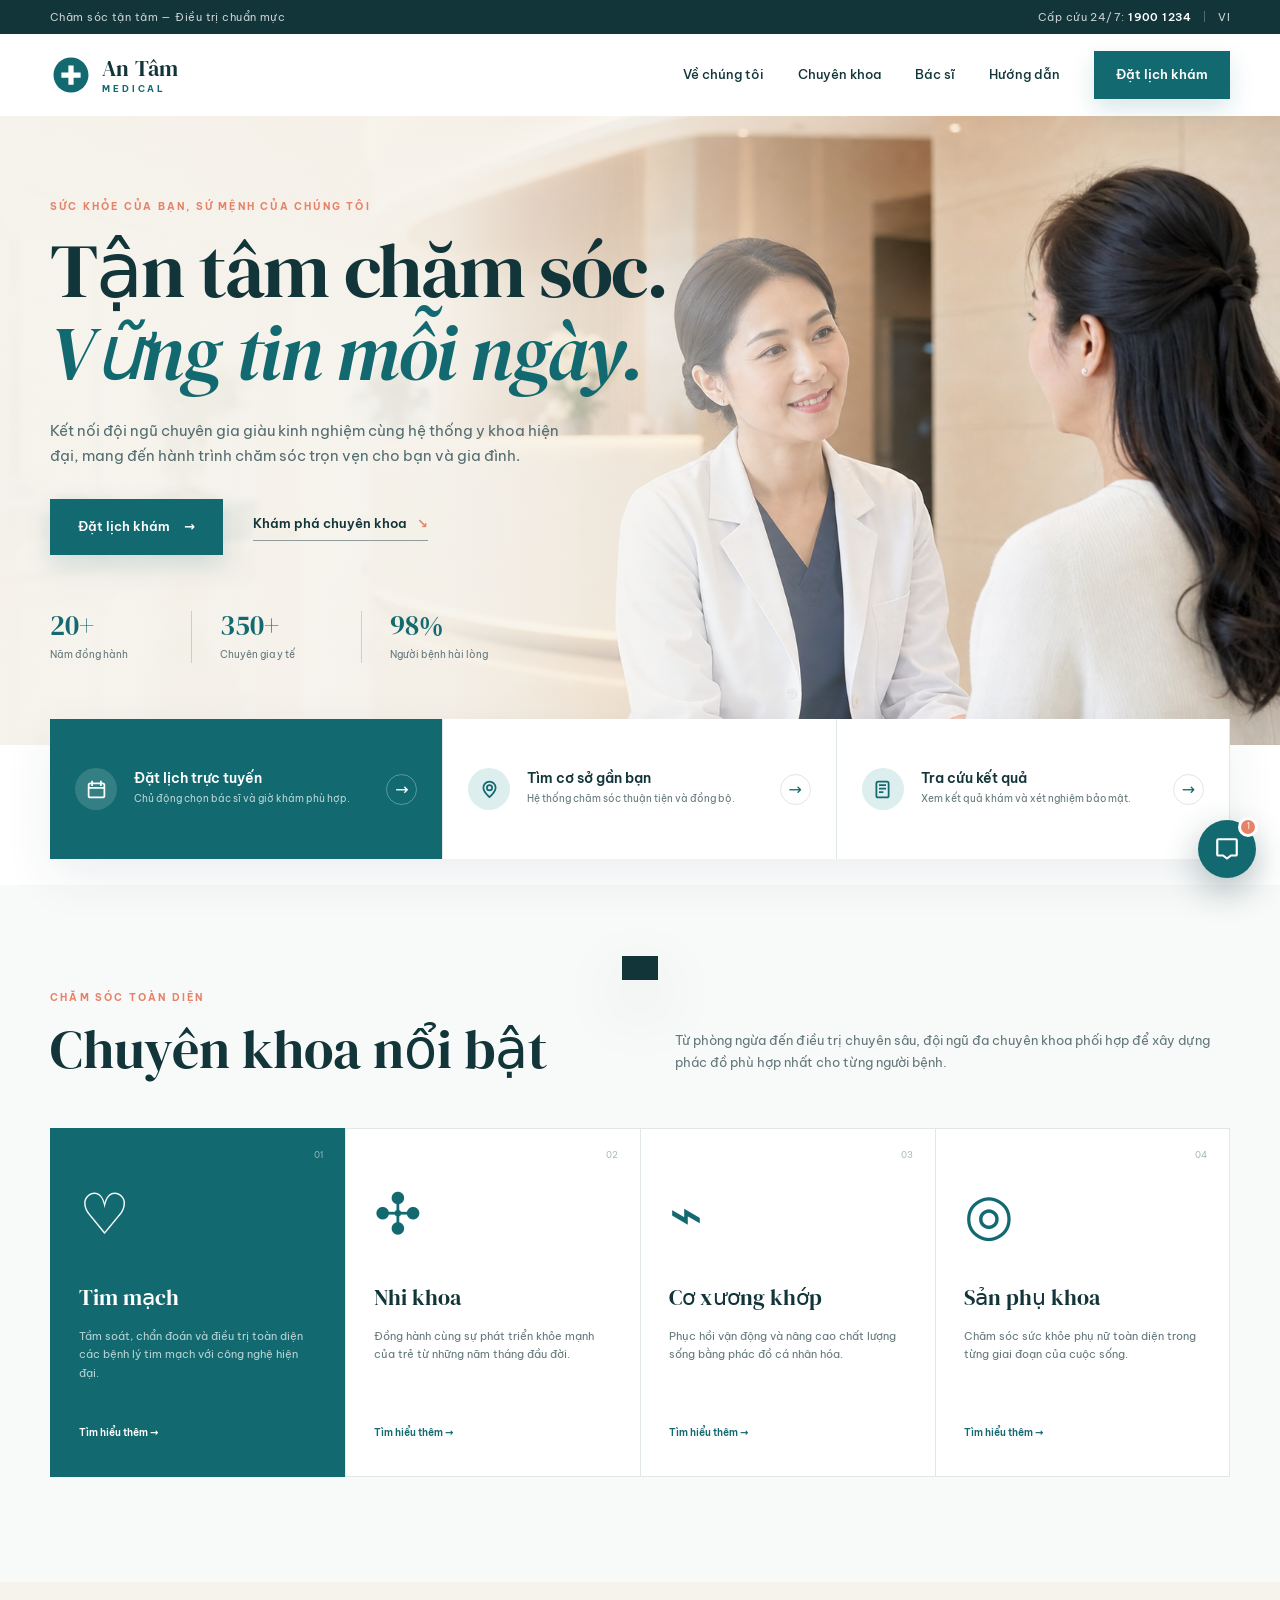
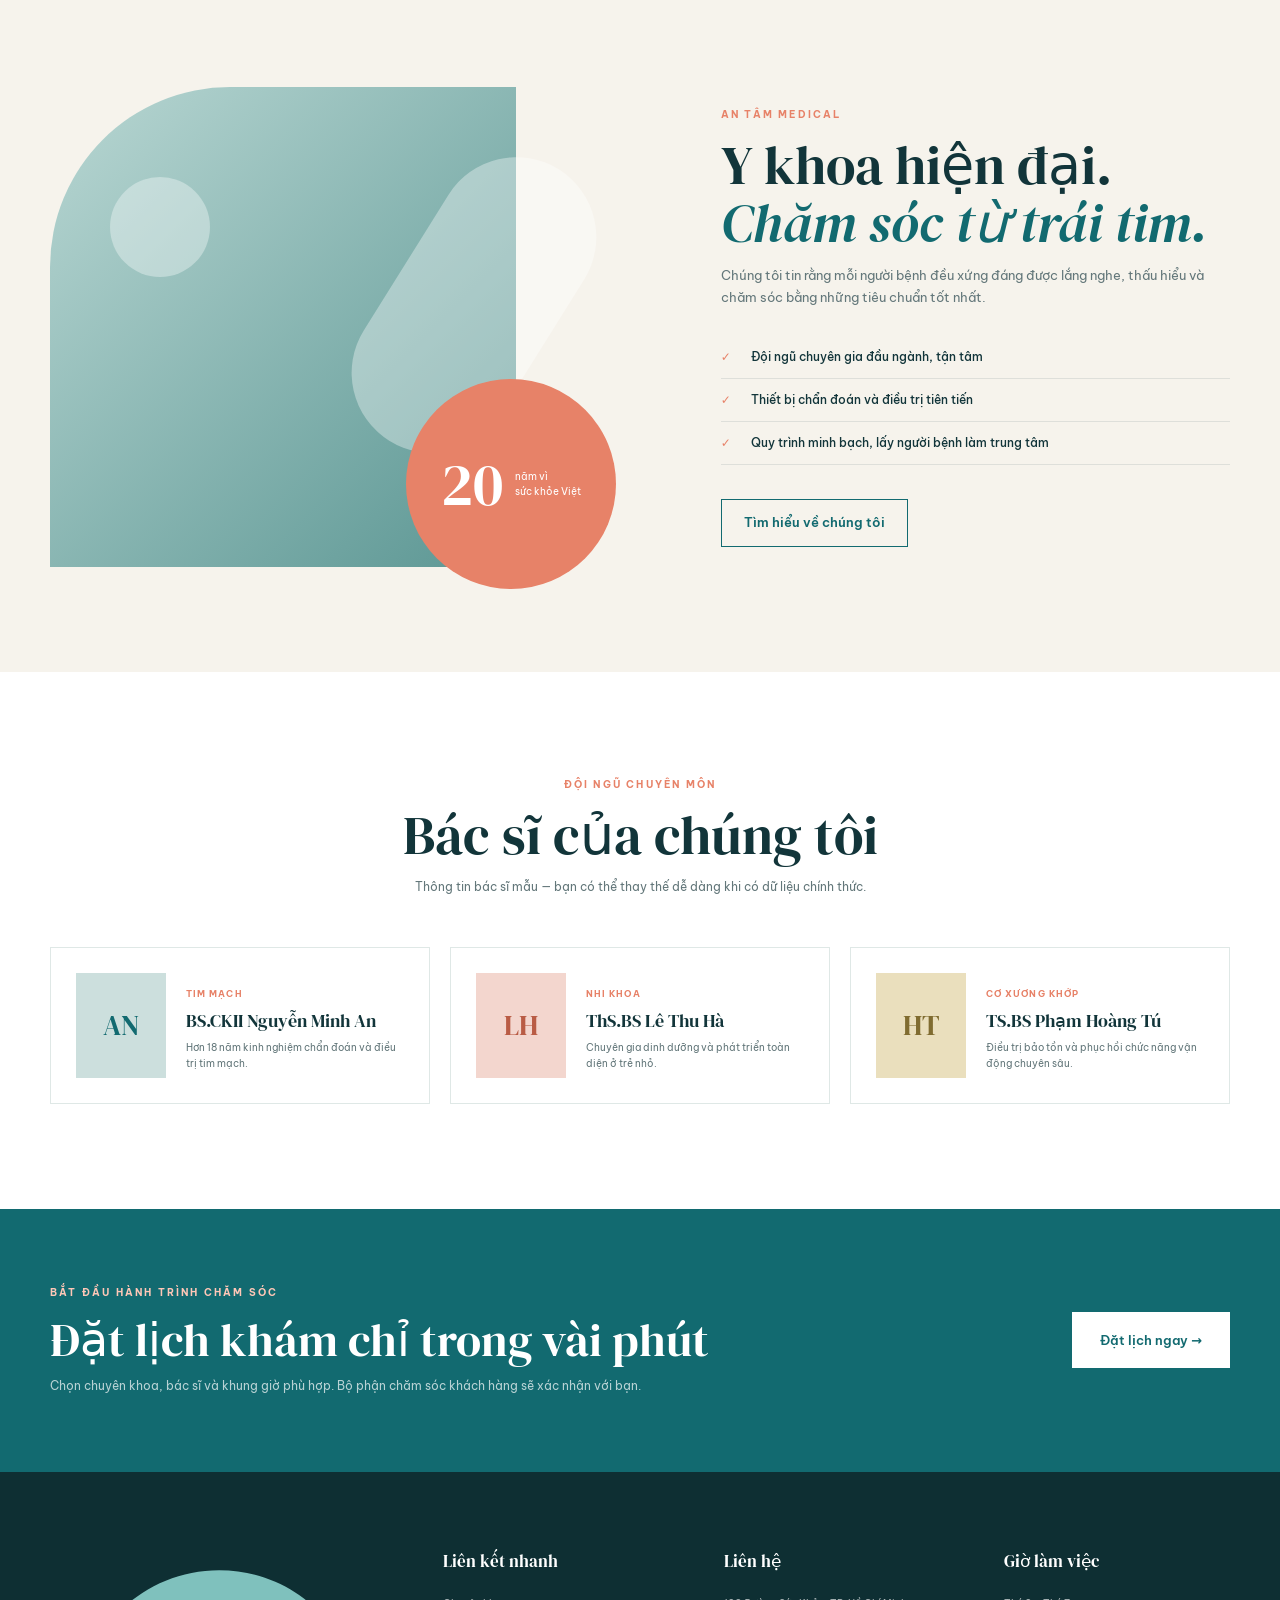
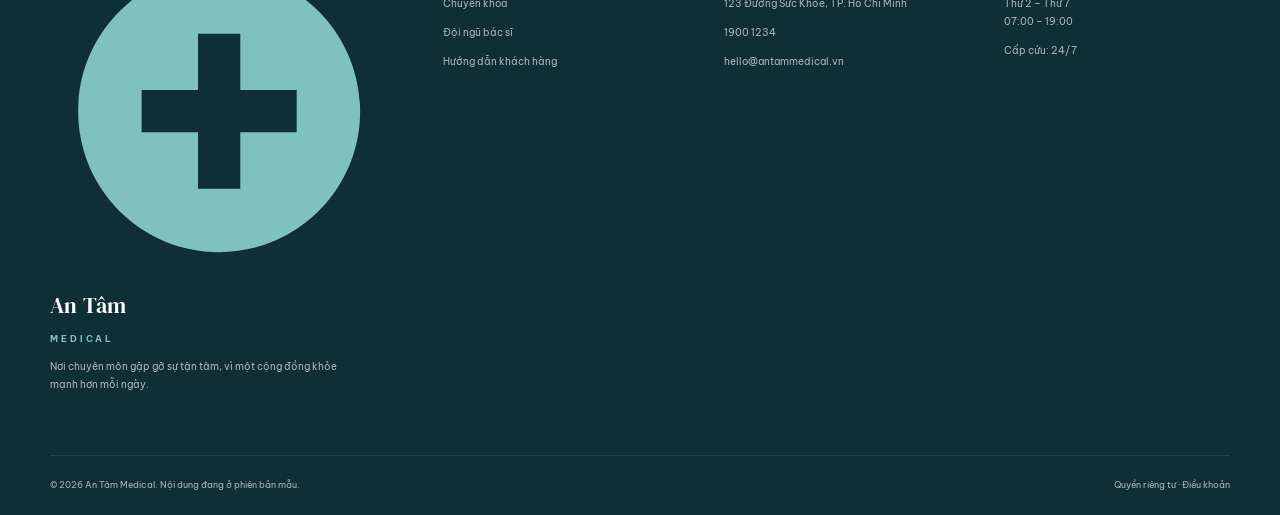
==== frontend/index.html @ 65de6672 "add frontend" ====
<!doctype html>
<html lang="vi">
<head>
  <meta charset="UTF-8">
  <meta name="viewport" content="width=device-width, initial-scale=1.0">
  <meta name="description" content="An Tâm Medical — chăm sóc sức khỏe tận tâm, đặt lịch khám trực tuyến nhanh chóng.">
  <title>An Tâm Medical | Đồng hành cùng sức khỏe Việt</title>
  <link rel="icon" href="data:image/svg+xml,<svg xmlns=%22http://www.w3.org/2000/svg%22 viewBox=%220 0 32 32%22><rect width=%2232%22 height=%2232%22 rx=%2216%22 fill=%22%23126a70%22/><path fill=%22white%22 d=%22M13 7h6v6h6v6h-6v6h-6v-6H7v-6h6z%22/></svg>">
  <link rel="preconnect" href="https://fonts.googleapis.com">
  <link rel="preconnect" href="https://fonts.gstatic.com" crossorigin>
  <link href="https://fonts.googleapis.com/css2?family=Be+Vietnam+Pro:wght@400;500;600;700&family=DM+Serif+Display&display=swap" rel="stylesheet">
  <link rel="stylesheet" href="styles.css">
</head>
<body>
  <a class="skip-link" href="#main-content">Chuyển đến nội dung chính</a>

  <header class="site-header" id="top">
    <div class="utility-bar">
      <div class="container utility-inner">
        <span>Chăm sóc tận tâm — Điều trị chuẩn mực</span>
        <div>
          <a href="tel:19001234">Cấp cứu 24/7: <strong>1900 1234</strong></a>
          <span class="utility-divider"></span>
          <span>VI</span>
        </div>
      </div>
    </div>
    <div class="container nav-wrap">
      <a class="brand" href="#top" aria-label="An Tâm Medical - Trang chủ">
        <span class="brand-mark" aria-hidden="true">
          <svg viewBox="0 0 48 48"><path d="M24 4C12.95 4 4 12.95 4 24s8.95 20 20 20 20-8.95 20-20S35.05 4 24 4Zm11 23h-8v8h-6v-8h-8v-6h8v-8h6v8h8v6Z"/></svg>
        </span>
        <span><strong>An Tâm</strong><small>Medical</small></span>
      </a>

      <button class="menu-toggle" id="menu-toggle" aria-expanded="false" aria-controls="primary-nav" aria-label="Mở menu">
        <span></span><span></span><span></span>
      </button>

      <nav class="primary-nav" id="primary-nav" aria-label="Điều hướng chính">
        <a href="#about">Về chúng tôi</a>
        <a href="#specialties">Chuyên khoa</a>
        <a href="#doctors">Bác sĩ</a>
        <a href="#patient-guide">Hướng dẫn</a>
        <button class="btn btn-primary nav-book" data-booking-open>Đặt lịch khám</button>
      </nav>
    </div>
  </header>

  <main id="main-content">
    <section class="hero" aria-labelledby="hero-title">
      <img class="hero-image" src="assets/hospital-hero.png" alt="Bác sĩ đang tận tình tư vấn cho người bệnh tại sảnh bệnh viện hiện đại">
      <div class="hero-overlay"></div>
      <div class="container hero-content">
        <p class="eyebrow">Sức khỏe của bạn, sứ mệnh của chúng tôi</p>
        <h1 id="hero-title">Tận tâm chăm sóc.<br><em>Vững tin mỗi ngày.</em></h1>
        <p class="hero-copy">Kết nối đội ngũ chuyên gia giàu kinh nghiệm cùng hệ thống y khoa hiện đại, mang đến hành trình chăm sóc trọn vẹn cho bạn và gia đình.</p>
        <div class="hero-actions">
          <button class="btn btn-primary btn-large" data-booking-open>
            Đặt lịch khám
            <span aria-hidden="true">→</span>
          </button>
          <a class="text-link" href="#specialties">Khám phá chuyên khoa <span aria-hidden="true">↘</span></a>
        </div>
        <div class="hero-trust">
          <div><strong>20+</strong><span>Năm đồng hành</span></div>
          <div><strong>350+</strong><span>Chuyên gia y tế</span></div>
          <div><strong>98%</strong><span>Người bệnh hài lòng</span></div>
        </div>
      </div>
    </section>

    <section class="quick-care" aria-label="Tiện ích nhanh">
      <div class="container quick-care-grid">
        <article class="quick-card">
          <span class="icon-box" aria-hidden="true">
            <svg viewBox="0 0 24 24"><path d="M19 4h-1V2h-2v2H8V2H6v2H5a3 3 0 0 0-3 3v12a3 3 0 0 0 3 3h14a3 3 0 0 0 3-3V7a3 3 0 0 0-3-3Zm1 15a1 1 0 0 1-1 1H5a1 1 0 0 1-1-1v-8h16v8ZM4 9V7a1 1 0 0 1 1-1h1v2h2V6h8v2h2V6h1a1 1 0 0 1 1 1v2H4Z"/></svg>
          </span>
          <div><h2>Đặt lịch trực tuyến</h2><p>Chủ động chọn bác sĩ và giờ khám phù hợp.</p></div>
          <button class="round-link" data-booking-open aria-label="Đặt lịch trực tuyến">→</button>
        </article>
        <article class="quick-card">
          <span class="icon-box" aria-hidden="true">
            <svg viewBox="0 0 24 24"><path d="M12 2a8 8 0 0 0-8 8c0 5.5 8 12 8 12s8-6.5 8-12a8 8 0 0 0-8-8Zm0 17.3C9.6 17.1 6 13 6 10a6 6 0 1 1 12 0c0 3-3.6 7.1-6 9.3ZM12 6a4 4 0 1 0 0 8 4 4 0 0 0 0-8Zm0 6a2 2 0 1 1 0-4 2 2 0 0 1 0 4Z"/></svg>
          </span>
          <div><h2>Tìm cơ sở gần bạn</h2><p>Hệ thống chăm sóc thuận tiện và đồng bộ.</p></div>
          <a class="round-link" href="#contact" aria-label="Xem địa chỉ cơ sở">→</a>
        </article>
        <article class="quick-card">
          <span class="icon-box" aria-hidden="true">
            <svg viewBox="0 0 24 24"><path d="M17 2H7a3 3 0 0 0-3 3v14a3 3 0 0 0 3 3h10a3 3 0 0 0 3-3V5a3 3 0 0 0-3-3Zm1 17a1 1 0 0 1-1 1H7a1 1 0 0 1-1-1V5a1 1 0 0 1 1-1h10a1 1 0 0 1 1 1v14ZM8 6h8v2H8V6Zm0 4h8v2H8v-2Zm0 4h5v2H8v-2Z"/></svg>
          </span>
          <div><h2>Tra cứu kết quả</h2><p>Xem kết quả khám và xét nghiệm bảo mật.</p></div>
          <button class="round-link" data-toast="Tính năng tra cứu sẽ được kết nối sau." aria-label="Tra cứu kết quả">→</button>
        </article>
      </div>
    </section>

    <section class="section specialties" id="specialties">
      <div class="container">
        <div class="section-heading split-heading">
          <div><p class="eyebrow">Chăm sóc toàn diện</p><h2>Chuyên khoa nổi bật</h2></div>
          <p>Từ phòng ngừa đến điều trị chuyên sâu, đội ngũ đa chuyên khoa phối hợp để xây dựng phác đồ phù hợp nhất cho từng người bệnh.</p>
        </div>
        <div class="specialty-grid">
          <article class="specialty-card featured">
            <span class="specialty-number">01</span>
            <div class="line-icon heart-icon" aria-hidden="true">♡</div>
            <h3>Tim mạch</h3>
            <p>Tầm soát, chẩn đoán và điều trị toàn diện các bệnh lý tim mạch với công nghệ hiện đại.</p>
            <a href="#" data-toast="Trang chi tiết chuyên khoa sẽ được cập nhật.">Tìm hiểu thêm →</a>
          </article>
          <article class="specialty-card">
            <span class="specialty-number">02</span>
            <div class="line-icon" aria-hidden="true">✣</div>
            <h3>Nhi khoa</h3>
            <p>Đồng hành cùng sự phát triển khỏe mạnh của trẻ từ những năm tháng đầu đời.</p>
            <a href="#" data-toast="Trang chi tiết chuyên khoa sẽ được cập nhật.">Tìm hiểu thêm →</a>
          </article>
          <article class="specialty-card">
            <span class="specialty-number">03</span>
            <div class="line-icon" aria-hidden="true">⌁</div>
            <h3>Cơ xương khớp</h3>
            <p>Phục hồi vận động và nâng cao chất lượng sống bằng phác đồ cá nhân hóa.</p>
            <a href="#" data-toast="Trang chi tiết chuyên khoa sẽ được cập nhật.">Tìm hiểu thêm →</a>
          </article>
          <article class="specialty-card">
            <span class="specialty-number">04</span>
            <div class="line-icon" aria-hidden="true">◎</div>
            <h3>Sản phụ khoa</h3>
            <p>Chăm sóc sức khỏe phụ nữ toàn diện trong từng giai đoạn của cuộc sống.</p>
            <a href="#" data-toast="Trang chi tiết chuyên khoa sẽ được cập nhật.">Tìm hiểu thêm →</a>
          </article>
        </div>
      </div>
    </section>

    <section class="section about" id="about">
      <div class="container about-grid">
        <div class="about-art" aria-hidden="true">
          <div class="art-block art-block-one"></div>
          <div class="art-block art-block-two">
            <span>20</span><small>năm vì<br>sức khỏe Việt</small>
          </div>
        </div>
        <div class="about-content">
          <p class="eyebrow">An Tâm Medical</p>
          <h2>Y khoa hiện đại.<br><em>Chăm sóc từ trái tim.</em></h2>
          <p>Chúng tôi tin rằng mỗi người bệnh đều xứng đáng được lắng nghe, thấu hiểu và chăm sóc bằng những tiêu chuẩn tốt nhất.</p>
          <ul class="check-list">
            <li>Đội ngũ chuyên gia đầu ngành, tận tâm</li>
            <li>Thiết bị chẩn đoán và điều trị tiên tiến</li>
            <li>Quy trình minh bạch, lấy người bệnh làm trung tâm</li>
          </ul>
          <a class="btn btn-outline" href="#contact">Tìm hiểu về chúng tôi</a>
        </div>
      </div>
    </section>

    <section class="section doctors" id="doctors">
      <div class="container">
        <div class="section-heading centered">
          <p class="eyebrow">Đội ngũ chuyên môn</p>
          <h2>Bác sĩ của chúng tôi</h2>
          <p>Thông tin bác sĩ mẫu — bạn có thể thay thế dễ dàng khi có dữ liệu chính thức.</p>
        </div>
        <div class="doctor-grid">
          <article class="doctor-card">
            <div class="doctor-avatar">AN</div>
            <div><span>Tim mạch</span><h3>BS.CKII Nguyễn Minh An</h3><p>Hơn 18 năm kinh nghiệm chẩn đoán và điều trị tim mạch.</p></div>
          </article>
          <article class="doctor-card">
            <div class="doctor-avatar coral">LH</div>
            <div><span>Nhi khoa</span><h3>ThS.BS Lê Thu Hà</h3><p>Chuyên gia dinh dưỡng và phát triển toàn diện ở trẻ nhỏ.</p></div>
          </article>
          <article class="doctor-card">
            <div class="doctor-avatar gold">HT</div>
            <div><span>Cơ xương khớp</span><h3>TS.BS Phạm Hoàng Tú</h3><p>Điều trị bảo tồn và phục hồi chức năng vận động chuyên sâu.</p></div>
          </article>
        </div>
      </div>
    </section>

    <section class="booking-cta" id="patient-guide">
      <div class="container booking-cta-inner">
        <div>
          <p class="eyebrow light">Bắt đầu hành trình chăm sóc</p>
          <h2>Đặt lịch khám chỉ trong vài phút</h2>
          <p>Chọn chuyên khoa, bác sĩ và khung giờ phù hợp. Bộ phận chăm sóc khách hàng sẽ xác nhận với bạn.</p>
        </div>
        <button class="btn btn-light btn-large" data-booking-open>Đặt lịch ngay →</button>
      </div>
    </section>
  </main>

  <footer class="site-footer" id="contact">
    <div class="container footer-grid">
      <div>
        <a class="brand brand-footer" href="#top">
          <span class="brand-mark" aria-hidden="true"><svg viewBox="0 0 48 48"><path d="M24 4C12.95 4 4 12.95 4 24s8.95 20 20 20 20-8.95 20-20S35.05 4 24 4Zm11 23h-8v8h-6v-8h-8v-6h8v-8h6v8h8v6Z"/></svg></span>
          <span><strong>An Tâm</strong><small>Medical</small></span>
        </a>
        <p>Nơi chuyên môn gặp gỡ sự tận tâm, vì một cộng đồng khỏe mạnh hơn mỗi ngày.</p>
      </div>
      <div><h3>Liên kết nhanh</h3><a href="#specialties">Chuyên khoa</a><a href="#doctors">Đội ngũ bác sĩ</a><a href="#patient-guide">Hướng dẫn khách hàng</a></div>
      <div><h3>Liên hệ</h3><p>123 Đường Sức Khỏe, TP. Hồ Chí Minh</p><a href="tel:19001234">1900 1234</a><a href="mailto:hello@antammedical.vn">hello@antammedical.vn</a></div>
      <div><h3>Giờ làm việc</h3><p>Thứ 2 – Thứ 7<br>07:00 – 19:00</p><p>Cấp cứu: 24/7</p></div>
    </div>
    <div class="container footer-bottom"><span>© 2026 An Tâm Medical. Nội dung đang ở phiên bản mẫu.</span><span>Quyền riêng tư · Điều khoản</span></div>
  </footer>

  <div class="modal" id="booking-modal" role="dialog" aria-modal="true" aria-labelledby="booking-title" hidden>
    <div class="modal-backdrop" data-booking-close></div>
    <div class="modal-panel">
      <button class="modal-close" data-booking-close aria-label="Đóng cửa sổ">×</button>
      <div class="modal-head">
        <p class="eyebrow">Đặt lịch trực tuyến</p>
        <h2 id="booking-title">Chọn lịch khám phù hợp</h2>
        <p>Vui lòng để lại thông tin. Chúng tôi sẽ liên hệ xác nhận sớm nhất.</p>
      </div>
      <form id="booking-form">
        <div class="form-grid">
          <label class="full">Họ và tên <span>*</span><input name="fullName" autocomplete="name" required placeholder="Nguyễn Văn A"></label>
          <label>Số điện thoại <span>*</span><input name="phone" type="tel" autocomplete="tel" required pattern="^(0|[+]84)[0-9 .-]{8,12}$" placeholder="090 123 4567"></label>
          <label>Email<input name="email" type="email" autocomplete="email" placeholder="email@example.com"></label>
          <label>Chuyên khoa <span>*</span>
            <select name="specialty" required>
              <option value="">Chọn chuyên khoa</option>
              <option>Tim mạch</option><option>Nhi khoa</option><option>Cơ xương khớp</option><option>Sản phụ khoa</option><option>Khám tổng quát</option>
            </select>
          </label>
          <label>Bác sĩ
            <select name="doctor"><option>Không chỉ định</option><option>BS.CKII Nguyễn Minh An</option><option>ThS.BS Lê Thu Hà</option><option>TS.BS Phạm Hoàng Tú</option></select>
          </label>
          <label>Ngày khám <span>*</span><input id="appointment-date" name="date" type="date" required></label>
          <label>Khung giờ <span>*</span>
            <select name="time" required><option value="">Chọn khung giờ</option><option>07:30 – 09:00</option><option>09:00 – 11:30</option><option>13:30 – 15:00</option><option>15:00 – 17:00</option></select>
          </label>
          <label class="full">Ghi chú<textarea name="note" rows="3" placeholder="Mô tả ngắn triệu chứng hoặc nhu cầu của bạn"></textarea></label>
        </div>
        <label class="consent"><input type="checkbox" required><span>Tôi đồng ý để An Tâm Medical liên hệ xác nhận lịch hẹn và xử lý thông tin theo chính sách bảo mật.</span></label>
        <button class="btn btn-primary submit-booking" type="submit">Xác nhận đặt lịch <span>→</span></button>
      </form>
      <div class="booking-success" id="booking-success" hidden>
        <div class="success-mark">✓</div>
        <p class="eyebrow">Đăng ký thành công</p>
        <h2>Cảm ơn bạn đã tin tưởng!</h2>
        <p id="success-message"></p>
        <button class="btn btn-primary" data-booking-close>Hoàn tất</button>
      </div>
    </div>
  </div>

  <aside class="chatbot" id="chatbot" aria-label="Trợ lý sức khỏe An Tâm">
    <section class="chat-panel" id="chat-panel" hidden>
      <header>
        <div class="chat-avatar">✦</div>
        <div><strong>Trợ lý An Tâm</strong><span><i></i> Đang trực tuyến</span></div>
        <button id="chat-close" aria-label="Đóng trò chuyện">×</button>
      </header>
      <div class="chat-disclaimer">Thông tin chỉ mang tính tham khảo, không thay thế chẩn đoán y khoa.</div>
      <div class="chat-messages" id="chat-messages" aria-live="polite">
        <div class="message bot">Xin chào! Tôi là trợ lý An Tâm. Tôi có thể giúp bạn tìm chuyên khoa, giờ làm việc hoặc đặt lịch khám.</div>
      </div>
      <div class="chat-suggestions" id="chat-suggestions">
        <button>Tôi muốn đặt lịch</button><button>Giờ làm việc?</button><button>Chọn chuyên khoa</button>
      </div>
      <form class="chat-form" id="chat-form">
        <label class="sr-only" for="chat-input">Nhập tin nhắn</label>
        <input id="chat-input" autocomplete="off" placeholder="Nhập câu hỏi của bạn...">
        <button type="submit" aria-label="Gửi tin nhắn">➤</button>
      </form>
    </section>
    <button class="chat-fab" id="chat-toggle" aria-expanded="false" aria-controls="chat-panel">
      <span class="chat-notice">1</span>
      <svg viewBox="0 0 24 24" aria-hidden="true"><path d="M20 2H4a2 2 0 0 0-2 2v13a2 2 0 0 0 2 2h4l4 3 4-3h4a2 2 0 0 0 2-2V4a2 2 0 0 0-2-2Zm0 15h-4.67L12 19.5 8.67 17H4V4h16v13Z"/></svg>
      <span class="sr-only">Mở trợ lý An Tâm</span>
    </button>
  </aside>

  <div class="toast" id="toast" role="status" aria-live="polite"></div>
  <script src="script.js"></script>
</body>
</html>
---- frontend/styles.css ----
:root {
  --ink: #12353a;
  --muted: #63777a;
  --teal: #126a70;
  --teal-dark: #0b5056;
  --teal-soft: #dceeed;
  --cream: #f6f3ec;
  --white: #fff;
  --coral: #e78268;
  --line: #dfe8e6;
  --shadow: 0 24px 70px rgba(18, 53, 58, .16);
  --serif: "DM Serif Display", Georgia, serif;
  --sans: "Be Vietnam Pro", system-ui, sans-serif;
}

* { box-sizing: border-box; }
html { scroll-behavior: smooth; }
body { margin: 0; overflow-x: hidden; color: var(--ink); background: var(--white); font-family: var(--sans); line-height: 1.65; }
body.modal-open { overflow: hidden; }
button, input, select, textarea { font: inherit; }
button, a { -webkit-tap-highlight-color: transparent; }
a { color: inherit; text-decoration: none; }
img { display: block; max-width: 100%; }
.container { width: min(1180px, calc(100% - 40px)); margin-inline: auto; }
.skip-link { position: fixed; z-index: 999; top: -100px; left: 16px; padding: 10px 16px; background: var(--ink); color: #fff; }
.skip-link:focus { top: 16px; }
.sr-only { position: absolute; width: 1px; height: 1px; padding: 0; margin: -1px; overflow: hidden; clip: rect(0,0,0,0); white-space: nowrap; border: 0; }

.utility-bar { background: var(--ink); color: rgba(255,255,255,.78); font-size: 11px; letter-spacing: .04em; }
.utility-inner { min-height: 34px; display: flex; align-items: center; justify-content: space-between; }
.utility-inner > div { display: flex; gap: 13px; align-items: center; }
.utility-inner strong { color: #fff; font-weight: 600; }
.utility-divider { width: 1px; height: 11px; background: rgba(255,255,255,.28); }
.site-header { position: relative; z-index: 30; background: rgba(255,255,255,.96); }
.site-header.scrolled { position: sticky; top: 0; box-shadow: 0 6px 24px rgba(18,53,58,.08); }
.site-header.scrolled .utility-bar { display: none; }
.nav-wrap { height: 82px; display: flex; align-items: center; justify-content: space-between; }
.brand { display: inline-flex; align-items: center; gap: 10px; line-height: 1; }
.brand-mark { width: 42px; height: 42px; color: var(--teal); }
.brand-mark svg { width: 100%; height: 100%; fill: currentColor; }
.brand strong { display: block; font-family: var(--serif); font-size: 22px; font-weight: 400; letter-spacing: .01em; }
.brand small { display: block; margin-top: 5px; color: var(--teal); font-size: 9px; font-weight: 700; text-transform: uppercase; letter-spacing: .32em; }
.primary-nav { display: flex; align-items: center; gap: 34px; font-size: 13px; font-weight: 500; }
.primary-nav > a { position: relative; }
.primary-nav > a::after { content: ""; position: absolute; left: 0; right: 100%; bottom: -8px; height: 2px; background: var(--coral); transition: right .25s; }
.primary-nav > a:hover::after { right: 0; }
.btn { border: 0; display: inline-flex; align-items: center; justify-content: center; gap: 14px; min-height: 48px; padding: 0 22px; cursor: pointer; font-weight: 600; font-size: 13px; transition: transform .2s, background .2s, box-shadow .2s; }
.btn:hover { transform: translateY(-2px); }
.btn-primary { background: var(--teal); color: #fff; box-shadow: 0 10px 24px rgba(18,106,112,.16); }
.btn-primary:hover { background: var(--teal-dark); box-shadow: 0 14px 30px rgba(18,106,112,.25); }
.btn-large { min-height: 56px; padding-inline: 28px; }
.btn-outline { border: 1px solid var(--teal); color: var(--teal); background: transparent; }
.btn-light { background: #fff; color: var(--teal); }
.menu-toggle { display: none; border: 0; background: transparent; padding: 8px; }
.menu-toggle span { display: block; width: 24px; height: 2px; margin: 5px; background: var(--ink); }

.hero { position: relative; min-height: 630px; display: flex; align-items: center; overflow: hidden; background: #ebe6dc; }
.hero-image { position: absolute; inset: 0; width: 100%; height: 100%; object-fit: cover; object-position: center; }
.hero-overlay { position: absolute; inset: 0; background: linear-gradient(90deg, rgba(246,243,236,.98) 0%, rgba(246,243,236,.91) 35%, rgba(246,243,236,.36) 60%, rgba(246,243,236,0) 75%); }
.hero-content { position: relative; z-index: 1; padding-block: 78px; }
.eyebrow { margin: 0 0 14px; color: var(--coral); font-size: 10px; font-weight: 700; letter-spacing: .22em; text-transform: uppercase; }
h1, h2 { font-family: var(--serif); font-weight: 400; line-height: 1.07; }
.hero h1 { max-width: 650px; margin: 0; font-size: clamp(54px, 6vw, 82px); letter-spacing: -.025em; }
h1 em, h2 em { color: var(--teal); font-style: italic; }
.hero-copy { max-width: 540px; margin: 26px 0 30px; color: #526d70; font-size: 15px; }
.hero-actions { display: flex; align-items: center; gap: 30px; }
.text-link { padding-bottom: 5px; border-bottom: 1px solid rgba(18,53,58,.45); font-size: 13px; font-weight: 600; }
.text-link span { margin-left: 8px; color: var(--coral); }
.hero-trust { display: flex; gap: 0; margin-top: 56px; }
.hero-trust div { min-width: 142px; padding-right: 28px; margin-right: 28px; border-right: 1px solid rgba(18,53,58,.18); }
.hero-trust div:last-child { border: 0; }
.hero-trust strong { display: block; font-family: var(--serif); color: var(--teal); font-size: 28px; font-weight: 400; line-height: 1; }
.hero-trust span { display: block; margin-top: 8px; color: var(--muted); font-size: 10px; }

.quick-care { position: relative; z-index: 3; margin-top: -1px; background: var(--white); }
.quick-care-grid { display: grid; grid-template-columns: repeat(3, 1fr); box-shadow: 0 18px 50px rgba(18,53,58,.08); transform: translateY(-26px); }
.quick-card { min-height: 140px; display: grid; grid-template-columns: auto 1fr auto; align-items: center; gap: 17px; padding: 28px 25px; background: #fff; border-right: 1px solid var(--line); }
.quick-card:first-child { background: var(--teal); color: #fff; }
.icon-box { width: 42px; height: 42px; display: grid; place-items: center; background: var(--teal-soft); color: var(--teal); border-radius: 50%; }
.quick-card:first-child .icon-box { background: rgba(255,255,255,.14); color: #fff; }
.icon-box svg { width: 21px; height: 21px; fill: currentColor; }
.quick-card h2 { margin: 0 0 6px; font-family: var(--sans); font-size: 14px; font-weight: 600; }
.quick-card p { margin: 0; color: var(--muted); font-size: 10px; line-height: 1.6; }
.quick-card:first-child p { color: rgba(255,255,255,.72); }
.round-link { width: 31px; height: 31px; border: 1px solid var(--line); border-radius: 50%; background: transparent; display: grid; place-items: center; color: var(--teal); cursor: pointer; }
.quick-card:first-child .round-link { color: #fff; border-color: rgba(255,255,255,.3); }

.section { padding: 105px 0; }
.specialties { background: #f8faf9; }
.section-heading h2, .about h2, .booking-cta h2 { margin: 0; font-size: clamp(38px, 4.2vw, 58px); }
.split-heading { display: grid; grid-template-columns: 1fr 1fr; align-items: end; gap: 70px; margin-bottom: 50px; }
.split-heading > p { margin: 0 0 5px; color: var(--muted); font-size: 13px; }
.specialty-grid { display: grid; grid-template-columns: repeat(4, 1fr); }
.specialty-card { position: relative; min-height: 320px; padding: 32px 28px; border: 1px solid var(--line); border-right: 0; background: #fff; transition: transform .25s, box-shadow .25s; }
.specialty-card:last-child { border-right: 1px solid var(--line); }
.specialty-card:hover { z-index: 2; transform: translateY(-8px); box-shadow: var(--shadow); }
.specialty-card.featured { background: var(--teal); color: #fff; border-color: var(--teal); }
.specialty-number { position: absolute; top: 19px; right: 22px; color: #a9b9b8; font-size: 9px; }
.featured .specialty-number { color: rgba(255,255,255,.5); }
.line-icon { height: 68px; margin-top: 25px; color: var(--teal); font-family: var(--serif); font-size: 57px; line-height: 1; }
.featured .line-icon { color: #fff; }
.specialty-card h3 { margin: 25px 0 12px; font-family: var(--serif); font-size: 22px; font-weight: 400; }
.specialty-card p { min-height: 70px; margin: 0 0 20px; color: var(--muted); font-size: 11px; }
.featured p { color: rgba(255,255,255,.7); }
.specialty-card a { font-size: 10px; font-weight: 600; color: var(--teal); }
.featured a { color: #fff; }

.about { overflow: hidden; background: var(--cream); }
.about-grid { display: grid; grid-template-columns: 1fr .9fr; gap: 105px; align-items: center; }
.about-art { position: relative; height: 480px; }
.art-block { position: absolute; }
.art-block-one { inset: 0 100px 0 0; background: linear-gradient(135deg, #b9d7d3, #5b9693); border-radius: 180px 0 0 0; }
.art-block-one::before, .art-block-one::after { content: ""; position: absolute; background: rgba(255,255,255,.35); border-radius: 100px; }
.art-block-one::before { width: 160px; height: 320px; right: -38px; top: 58px; transform: rotate(32deg); }
.art-block-one::after { width: 100px; height: 100px; left: 60px; top: 90px; }
.art-block-two { width: 210px; height: 210px; right: 0; bottom: -22px; display: flex; align-items: center; justify-content: center; gap: 12px; background: var(--coral); color: #fff; border-radius: 50%; }
.art-block-two span { font-family: var(--serif); font-size: 60px; line-height: 1; }
.art-block-two small { font-size: 10px; line-height: 1.5; }
.about-content > p:not(.eyebrow) { color: var(--muted); font-size: 13px; }
.check-list { margin: 28px 0 34px; padding: 0; list-style: none; }
.check-list li { position: relative; padding: 11px 0 11px 30px; border-bottom: 1px solid rgba(18,53,58,.1); font-size: 12px; font-weight: 500; }
.check-list li::before { content: "✓"; position: absolute; left: 0; color: var(--coral); font-weight: 700; }

.centered { max-width: 650px; margin: 0 auto 50px; text-align: center; }
.centered > p:last-child { color: var(--muted); font-size: 12px; }
.doctor-grid { display: grid; grid-template-columns: repeat(3, 1fr); gap: 20px; }
.doctor-card { display: grid; grid-template-columns: 90px 1fr; gap: 20px; align-items: center; padding: 25px; border: 1px solid var(--line); }
.doctor-avatar { width: 90px; height: 105px; display: grid; place-items: center; background: #ccdfdd; color: var(--teal); font-family: var(--serif); font-size: 28px; }
.doctor-avatar.coral { background: #f3d6ce; color: #b95c45; }
.doctor-avatar.gold { background: #eadfbd; color: #806c30; }
.doctor-card span { color: var(--coral); font-size: 9px; font-weight: 700; text-transform: uppercase; letter-spacing: .12em; }
.doctor-card h3 { margin: 5px 0 8px; font-family: var(--serif); font-size: 18px; font-weight: 400; line-height: 1.3; }
.doctor-card p { margin: 0; color: var(--muted); font-size: 10px; line-height: 1.6; }

.booking-cta { padding: 76px 0; background: var(--teal); color: #fff; }
.booking-cta-inner { display: flex; align-items: center; justify-content: space-between; gap: 60px; }
.booking-cta h2 { font-size: 46px; }
.booking-cta p:not(.eyebrow) { max-width: 680px; margin-bottom: 0; color: rgba(255,255,255,.7); font-size: 12px; }
.eyebrow.light { color: #ffc7b7; }
.site-footer { padding-top: 70px; background: #0e2f33; color: rgba(255,255,255,.65); }
.footer-grid { display: grid; grid-template-columns: 1.5fr 1fr 1fr 1fr; gap: 55px; }
.brand-footer { color: #fff; }
.brand-footer .brand-mark, .brand-footer small { color: #7fc1bd; }
.footer-grid > div:first-child p { max-width: 310px; }
.footer-grid h3 { margin: 5px 0 20px; color: #fff; font-family: var(--serif); font-size: 17px; font-weight: 400; }
.footer-grid p, .footer-grid a { display: block; margin: 0 0 11px; font-size: 10px; line-height: 1.8; }
.footer-grid a:hover { color: #fff; }
.footer-bottom { display: flex; justify-content: space-between; margin-top: 50px; padding: 22px 0; border-top: 1px solid rgba(255,255,255,.1); font-size: 9px; }

.modal[hidden], .chat-panel[hidden] { display: none; }
.modal { position: fixed; z-index: 100; inset: 0; display: grid; place-items: center; padding: 20px; }
.modal-backdrop { position: absolute; inset: 0; background: rgba(7,36,40,.68); backdrop-filter: blur(5px); }
.modal-panel { position: relative; width: min(760px, 100%); max-height: calc(100vh - 40px); overflow-y: auto; padding: 42px; background: #fff; box-shadow: var(--shadow); animation: modal-in .28s ease-out; }
@keyframes modal-in { from { opacity: 0; transform: translateY(18px) scale(.98); } }
.modal-close { position: absolute; z-index: 2; top: 16px; right: 18px; width: 36px; height: 36px; border: 0; background: var(--cream); color: var(--ink); font-size: 25px; cursor: pointer; }
.modal-head h2, .booking-success h2 { margin: 0 0 10px; font-family: var(--serif); font-size: 37px; font-weight: 400; line-height: 1.15; }
.modal-head > p:last-child { color: var(--muted); font-size: 11px; }
.form-grid { display: grid; grid-template-columns: 1fr 1fr; gap: 16px; margin-top: 25px; }
.form-grid label { display: flex; flex-direction: column; gap: 6px; color: var(--ink); font-size: 10px; font-weight: 600; }
.form-grid label span { color: var(--coral); }
.form-grid .full { grid-column: 1 / -1; }
input, select, textarea { width: 100%; border: 1px solid #d6e0de; border-radius: 0; outline: none; background: #fbfcfc; color: var(--ink); padding: 12px 13px; font-size: 12px; font-weight: 400; }
input:focus, select:focus, textarea:focus { border-color: var(--teal); box-shadow: 0 0 0 3px rgba(18,106,112,.08); }
textarea { resize: vertical; }
.consent { display: flex; align-items: flex-start; gap: 9px; margin: 18px 0; color: var(--muted); font-size: 9px; }
.consent input { flex: 0 0 auto; width: 15px; margin-top: 3px; accent-color: var(--teal); }
.submit-booking { width: 100%; }
.booking-success { padding: 30px 10px 10px; text-align: center; }
.success-mark { width: 70px; height: 70px; display: grid; place-items: center; margin: 0 auto 22px; background: var(--teal-soft); color: var(--teal); border-radius: 50%; font-size: 32px; }
.booking-success > p:not(.eyebrow) { max-width: 500px; margin: 0 auto 25px; color: var(--muted); font-size: 12px; }

.chatbot { position: fixed; z-index: 80; right: 24px; bottom: 22px; }
.chat-fab { position: relative; width: 58px; height: 58px; display: grid; place-items: center; margin-left: auto; border: 0; border-radius: 50%; background: var(--teal); color: #fff; box-shadow: 0 12px 35px rgba(18,53,58,.32); cursor: pointer; transition: transform .2s; }
.chat-fab:hover { transform: scale(1.06); }
.chat-fab svg { width: 26px; height: 26px; fill: currentColor; }
.chat-notice { position: absolute; top: -3px; right: -2px; width: 20px; height: 20px; display: grid; place-items: center; border: 3px solid #fff; border-radius: 50%; background: var(--coral); font-size: 8px; }
.chat-panel { width: min(365px, calc(100vw - 32px)); margin-bottom: 14px; overflow: hidden; background: #fff; box-shadow: var(--shadow); animation: chat-in .25s ease-out; }
@keyframes chat-in { from { opacity: 0; transform: translateY(12px); } }
.chat-panel header { display: flex; align-items: center; gap: 12px; padding: 16px 18px; background: var(--teal); color: #fff; }
.chat-avatar { width: 38px; height: 38px; display: grid; place-items: center; border-radius: 50%; background: rgba(255,255,255,.14); }
.chat-panel header div:nth-child(2) { flex: 1; line-height: 1.3; }
.chat-panel header strong { display: block; font-size: 12px; }
.chat-panel header span { display: block; color: rgba(255,255,255,.65); font-size: 8px; }
.chat-panel header i { display: inline-block; width: 6px; height: 6px; border-radius: 50%; background: #94e4ad; }
.chat-panel header button { border: 0; background: transparent; color: #fff; font-size: 23px; cursor: pointer; }
.chat-disclaimer { padding: 7px 12px; background: #fff5e8; color: #8a6840; font-size: 7px; text-align: center; }
.chat-messages { height: 250px; overflow-y: auto; padding: 18px; background: #f7f9f8; }
.message { width: fit-content; max-width: 82%; margin-bottom: 10px; padding: 10px 12px; border-radius: 13px 13px 13px 2px; background: #fff; color: #40585b; box-shadow: 0 3px 10px rgba(18,53,58,.06); font-size: 10px; }
.message.user { margin-left: auto; border-radius: 13px 13px 2px 13px; background: var(--teal); color: #fff; }
.chat-suggestions { display: flex; gap: 6px; padding: 10px 12px 5px; overflow-x: auto; }
.chat-suggestions button { flex: none; padding: 6px 9px; border: 1px solid var(--teal-soft); border-radius: 20px; background: #fff; color: var(--teal); font-size: 8px; cursor: pointer; }
.chat-form { display: flex; align-items: center; padding: 8px 10px 11px; }
.chat-form input { border: 0; background: #f4f7f6; }
.chat-form button { width: 38px; height: 38px; flex: 0 0 auto; border: 0; background: var(--teal); color: #fff; cursor: pointer; }
.toast { position: fixed; z-index: 120; left: 50%; bottom: -80px; transform: translateX(-50%); padding: 12px 18px; background: var(--ink); color: #fff; box-shadow: var(--shadow); font-size: 11px; transition: bottom .25s; }
.toast.show { bottom: 24px; }

@media (max-width: 980px) {
  .menu-toggle { display: block; cursor: pointer; }
  .primary-nav { position: absolute; top: 100%; left: 20px; right: 20px; display: none; flex-direction: column; align-items: stretch; gap: 0; padding: 15px; background: #fff; box-shadow: var(--shadow); }
  .primary-nav.open { display: flex; }
  .primary-nav a { padding: 13px; }
  .hero { min-height: 650px; }
  .hero-image { object-position: 62% center; }
  .hero-overlay { background: linear-gradient(90deg, rgba(246,243,236,.97) 0%, rgba(246,243,236,.88) 50%, rgba(246,243,236,.15) 100%); }
  .hero h1 { font-size: 62px; }
  .quick-care-grid { grid-template-columns: 1fr; }
  .quick-card { border-right: 1px solid var(--line); border-bottom: 1px solid var(--line); }
  .specialty-grid { grid-template-columns: 1fr 1fr; }
  .specialty-card:nth-child(2) { border-right: 1px solid var(--line); }
  .about-grid { gap: 55px; }
  .doctor-grid { grid-template-columns: 1fr; }
  .footer-grid { grid-template-columns: 1.5fr 1fr 1fr; }
  .footer-grid > div:last-child { grid-column: 2; }
}

@media (max-width: 700px) {
  .container { width: min(100% - 28px, 1180px); }
  .utility-inner > span, .utility-divider { display: none; }
  .utility-inner { justify-content: center; }
  .nav-wrap { height: 70px; }
  .hero { min-height: 690px; align-items: flex-start; }
  .hero-image { object-position: 66% bottom; opacity: .72; }
  .hero-overlay { background: linear-gradient(180deg, rgba(246,243,236,1) 0%, rgba(246,243,236,.94) 48%, rgba(246,243,236,.32) 100%); }
  .hero-content { padding-top: 58px; }
  .hero h1 { max-width: 100%; font-size: clamp(39px, 11.4vw, 46px); overflow-wrap: break-word; }
  .hero-copy { max-width: 95%; font-size: 13px; }
  .hero-actions { align-items: flex-start; flex-direction: column; gap: 18px; }
  .hero-trust { margin-top: 38px; }
  .hero-trust div { min-width: 0; padding-right: 13px; margin-right: 13px; }
  .hero-trust strong { font-size: 24px; }
  .hero-trust span { font-size: 8px; }
  .section { padding: 75px 0; }
  .split-heading { grid-template-columns: 1fr; gap: 20px; margin-bottom: 35px; }
  .specialty-grid { grid-template-columns: 1fr; }
  .specialty-card { border-right: 1px solid var(--line); min-height: 290px; }
  .about-grid { grid-template-columns: 1fr; }
  .about-art { height: 370px; }
  .about-content { order: -1; }
  .art-block-one { right: 60px; }
  .art-block-two { width: 160px; height: 160px; }
  .art-block-two span { font-size: 48px; }
  .booking-cta-inner { align-items: flex-start; flex-direction: column; gap: 30px; }
  .booking-cta h2 { font-size: 38px; }
  .footer-grid { grid-template-columns: 1fr 1fr; }
  .footer-grid > div:first-child { grid-column: 1 / -1; }
  .footer-grid > div:last-child { grid-column: auto; }
  .footer-bottom { align-items: flex-start; flex-direction: column; gap: 8px; }
  .modal { padding: 0; align-items: end; }
  .modal-panel { max-height: 94vh; padding: 34px 20px; }
  .form-grid { grid-template-columns: 1fr; }
  .form-grid .full { grid-column: auto; }
  .chatbot { right: 16px; bottom: 16px; }
}

@media (prefers-reduced-motion: reduce) {
  html { scroll-behavior: auto; }
  *, *::before, *::after { animation-duration: .01ms !important; transition-duration: .01ms !important; }
}
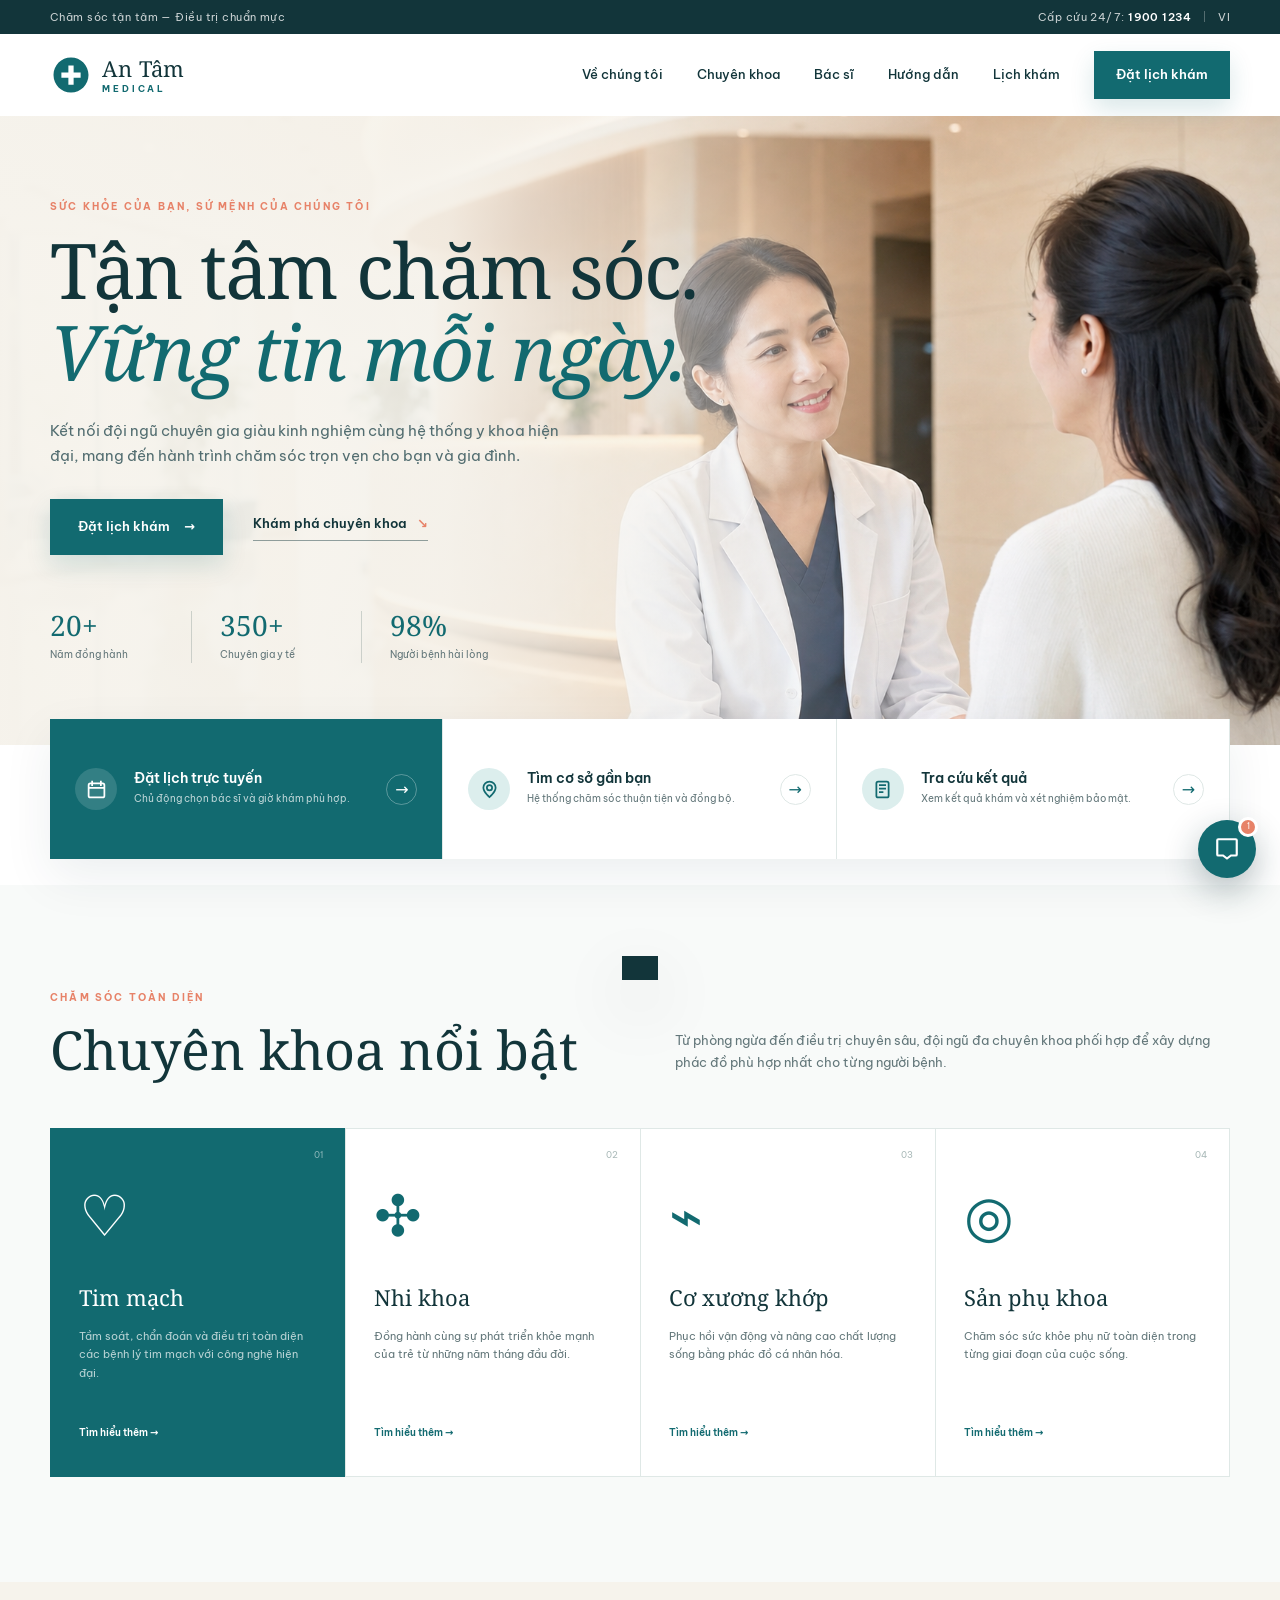
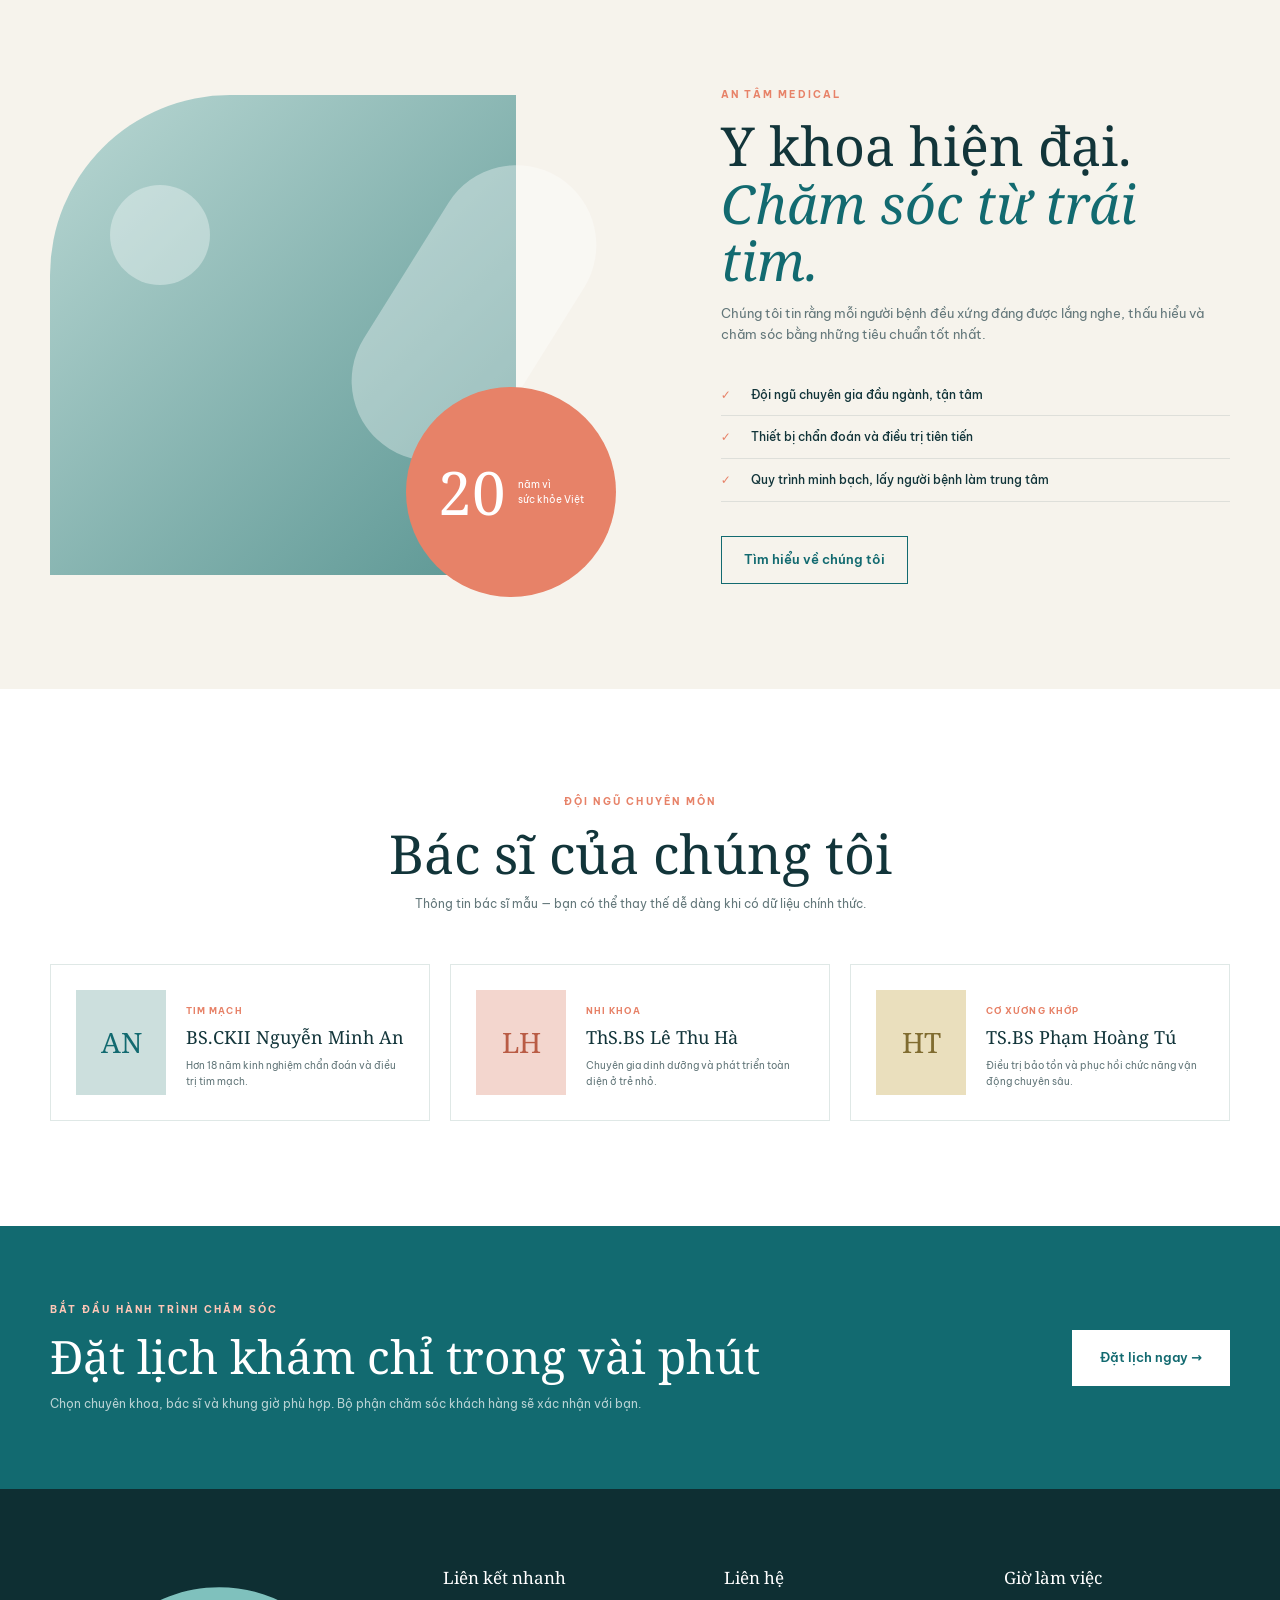
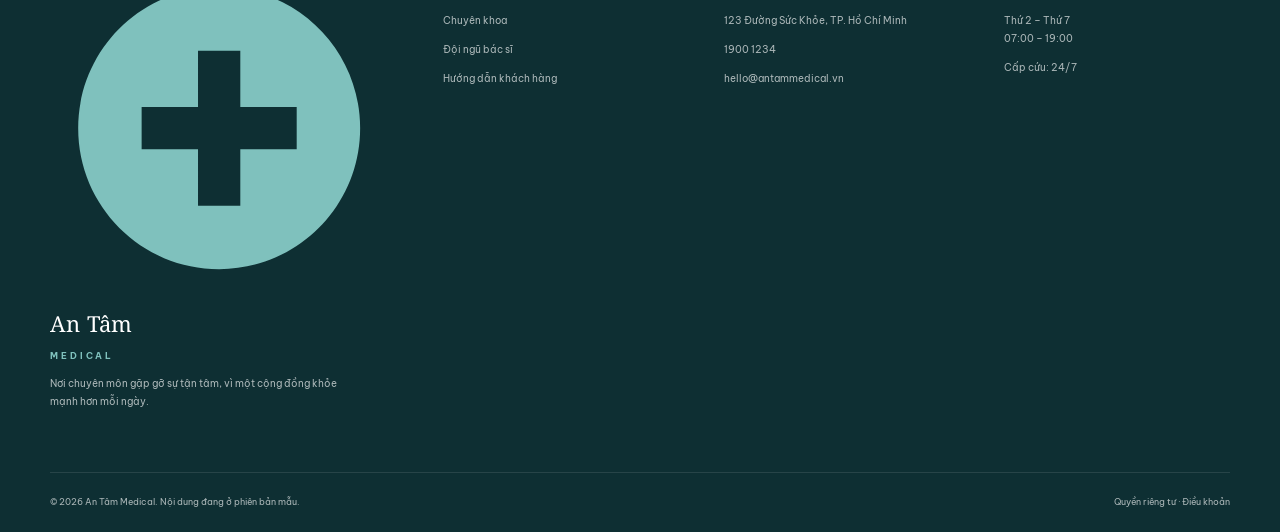
==== commit 854fad91: "ghep tool vao app" ====
--- a/frontend/index.html
+++ b/frontend/index.html
@@ -8,7 +8,7 @@
   <link rel="icon" href="data:image/svg+xml,<svg xmlns=%22http://www.w3.org/2000/svg%22 viewBox=%220 0 32 32%22><rect width=%2232%22 height=%2232%22 rx=%2216%22 fill=%22%23126a70%22/><path fill=%22white%22 d=%22M13 7h6v6h6v6h-6v6h-6v-6H7v-6h6z%22/></svg>">
   <link rel="preconnect" href="https://fonts.googleapis.com">
   <link rel="preconnect" href="https://fonts.gstatic.com" crossorigin>
-  <link href="https://fonts.googleapis.com/css2?family=Be+Vietnam+Pro:wght@400;500;600;700&family=DM+Serif+Display&display=swap" rel="stylesheet">
+  <link href="https://fonts.googleapis.com/css2?family=Be+Vietnam+Pro:ital,wght@0,400;0,500;0,600;0,700;1,400&family=Noto+Serif:ital,wght@0,400;0,600;1,400&display=swap&subset=vietnamese" rel="stylesheet">
   <link rel="stylesheet" href="styles.css">
 </head>
 <body>
@@ -42,6 +42,7 @@
         <a href="#specialties">Chuyên khoa</a>
         <a href="#doctors">Bác sĩ</a>
         <a href="#patient-guide">Hướng dẫn</a>
+        <a href="appointments.html">Lịch khám</a>
         <button class="btn btn-primary nav-book" data-booking-open>Đặt lịch khám</button>
       </nav>
     </div>
@@ -221,7 +222,7 @@
       <form id="booking-form">
         <div class="form-grid">
           <label class="full">Họ và tên <span>*</span><input name="fullName" autocomplete="name" required placeholder="Nguyễn Văn A"></label>
-          <label>Số điện thoại <span>*</span><input name="phone" type="tel" autocomplete="tel" required pattern="^(0|[+]84)[0-9 .-]{8,12}$" placeholder="090 123 4567"></label>
+          <label>Số điện thoại <span>*</span><input name="phone" type="tel" autocomplete="tel" required pattern="^(0|[+]84)[0-9 .]{8,12}$" placeholder="090 123 4567"></label>
           <label>Email<input name="email" type="email" autocomplete="email" placeholder="email@example.com"></label>
           <label>Chuyên khoa <span>*</span>
             <select name="specialty" required>
@@ -279,6 +280,7 @@
   </aside>
 
   <div class="toast" id="toast" role="status" aria-live="polite"></div>
+  <script src="chat-api.js"></script>
   <script src="script.js"></script>
 </body>
 </html>
--- a/frontend/styles.css
+++ b/frontend/styles.css
@@ -9,7 +9,7 @@
   --coral: #e78268;
   --line: #dfe8e6;
   --shadow: 0 24px 70px rgba(18, 53, 58, .16);
-  --serif: "DM Serif Display", Georgia, serif;
+  --serif: "Noto Serif", Georgia, serif;
   --sans: "Be Vietnam Pro", system-ui, sans-serif;
 }
 
@@ -187,6 +187,12 @@
 .chat-messages { height: 250px; overflow-y: auto; padding: 18px; background: #f7f9f8; }
 .message { width: fit-content; max-width: 82%; margin-bottom: 10px; padding: 10px 12px; border-radius: 13px 13px 13px 2px; background: #fff; color: #40585b; box-shadow: 0 3px 10px rgba(18,53,58,.06); font-size: 10px; }
 .message.user { margin-left: auto; border-radius: 13px 13px 2px 13px; background: var(--teal); color: #fff; }
+.chat-link { color: #0a747c; font-weight: 600; text-decoration: underline; text-underline-offset: 2px; overflow-wrap: anywhere; }
+.message.user .chat-link { color: #fff; }
+.assistant-side .chat-link { color: #a9e4df; }
+.split-message.user .chat-link { color: var(--teal); }
+.loading-message { opacity: .65; animation: thinking-pulse 1s ease-in-out infinite alternate; }
+@keyframes thinking-pulse { to { opacity: 1; } }
 .chat-suggestions { display: flex; gap: 6px; padding: 10px 12px 5px; overflow-x: auto; }
 .chat-suggestions button { flex: none; padding: 6px 9px; border: 1px solid var(--teal-soft); border-radius: 20px; background: #fff; color: var(--teal); font-size: 8px; cursor: pointer; }
 .chat-form { display: flex; align-items: center; padding: 8px 10px 11px; }
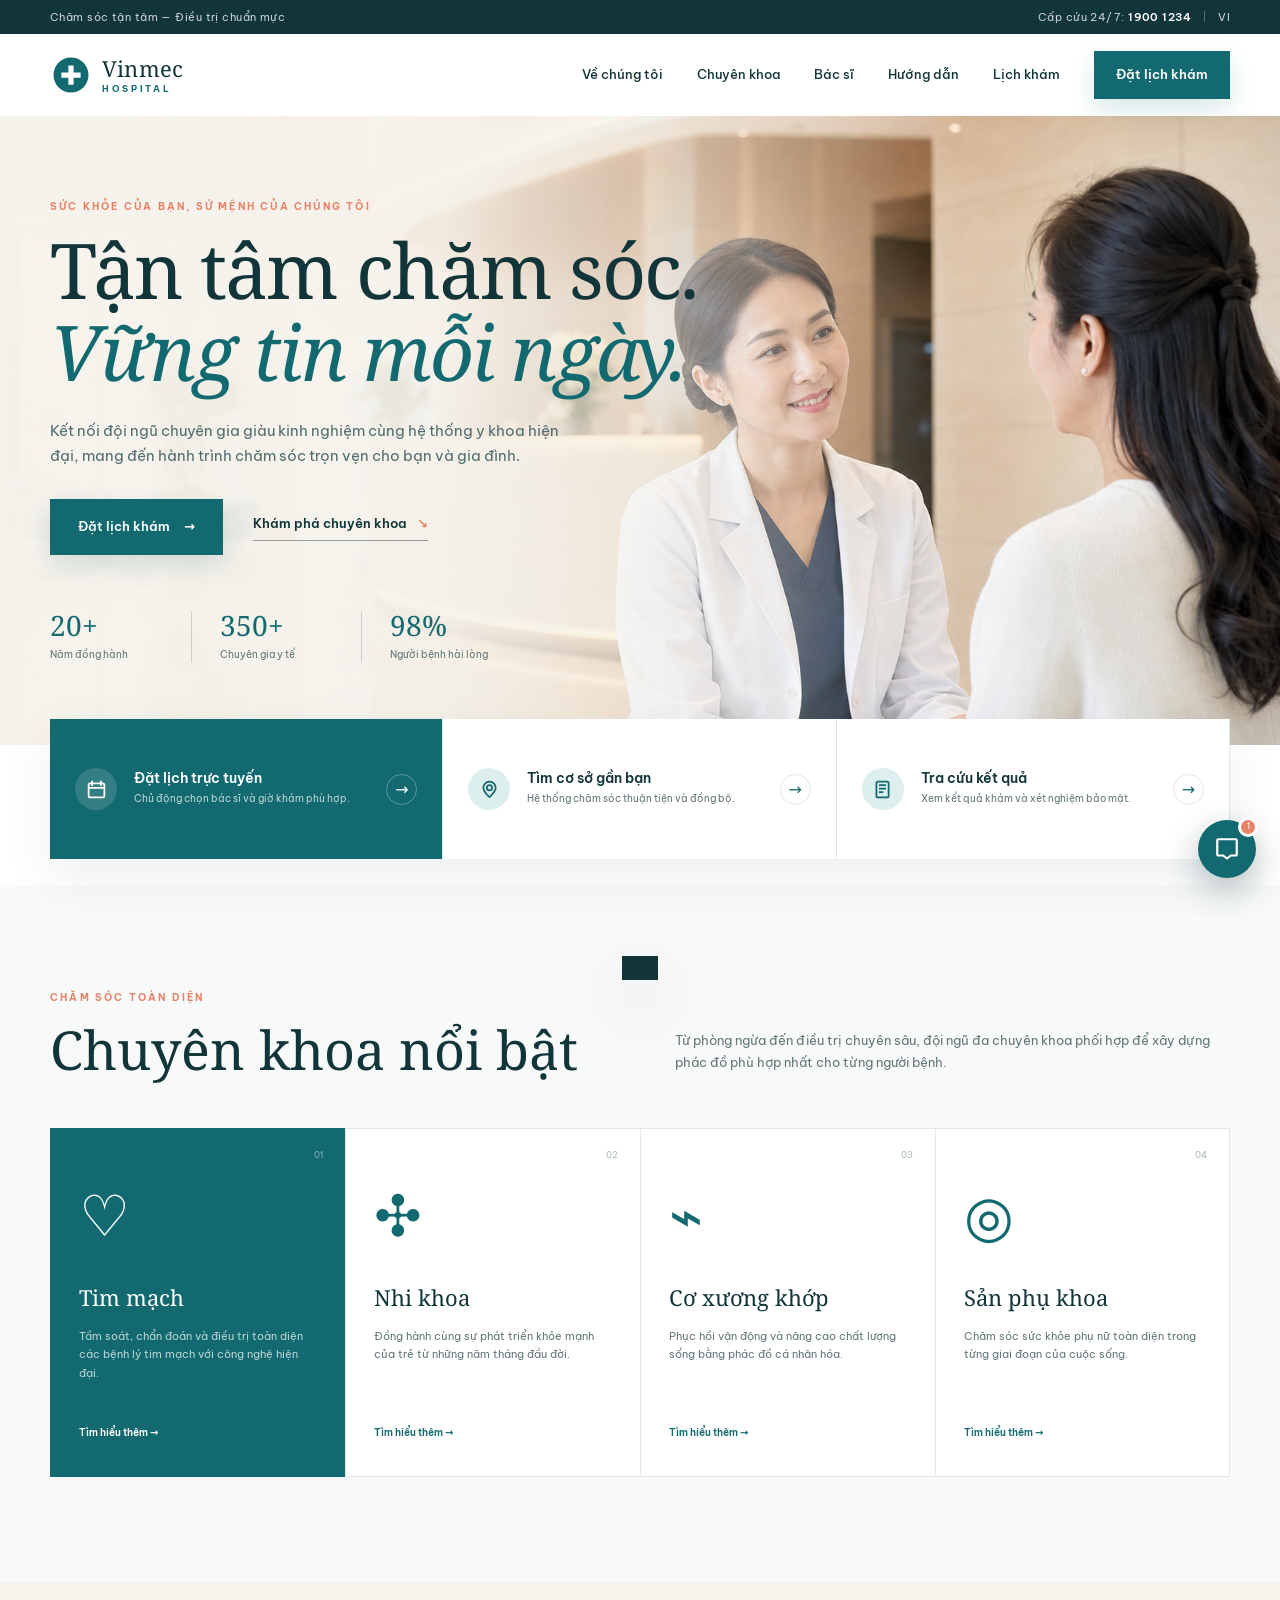
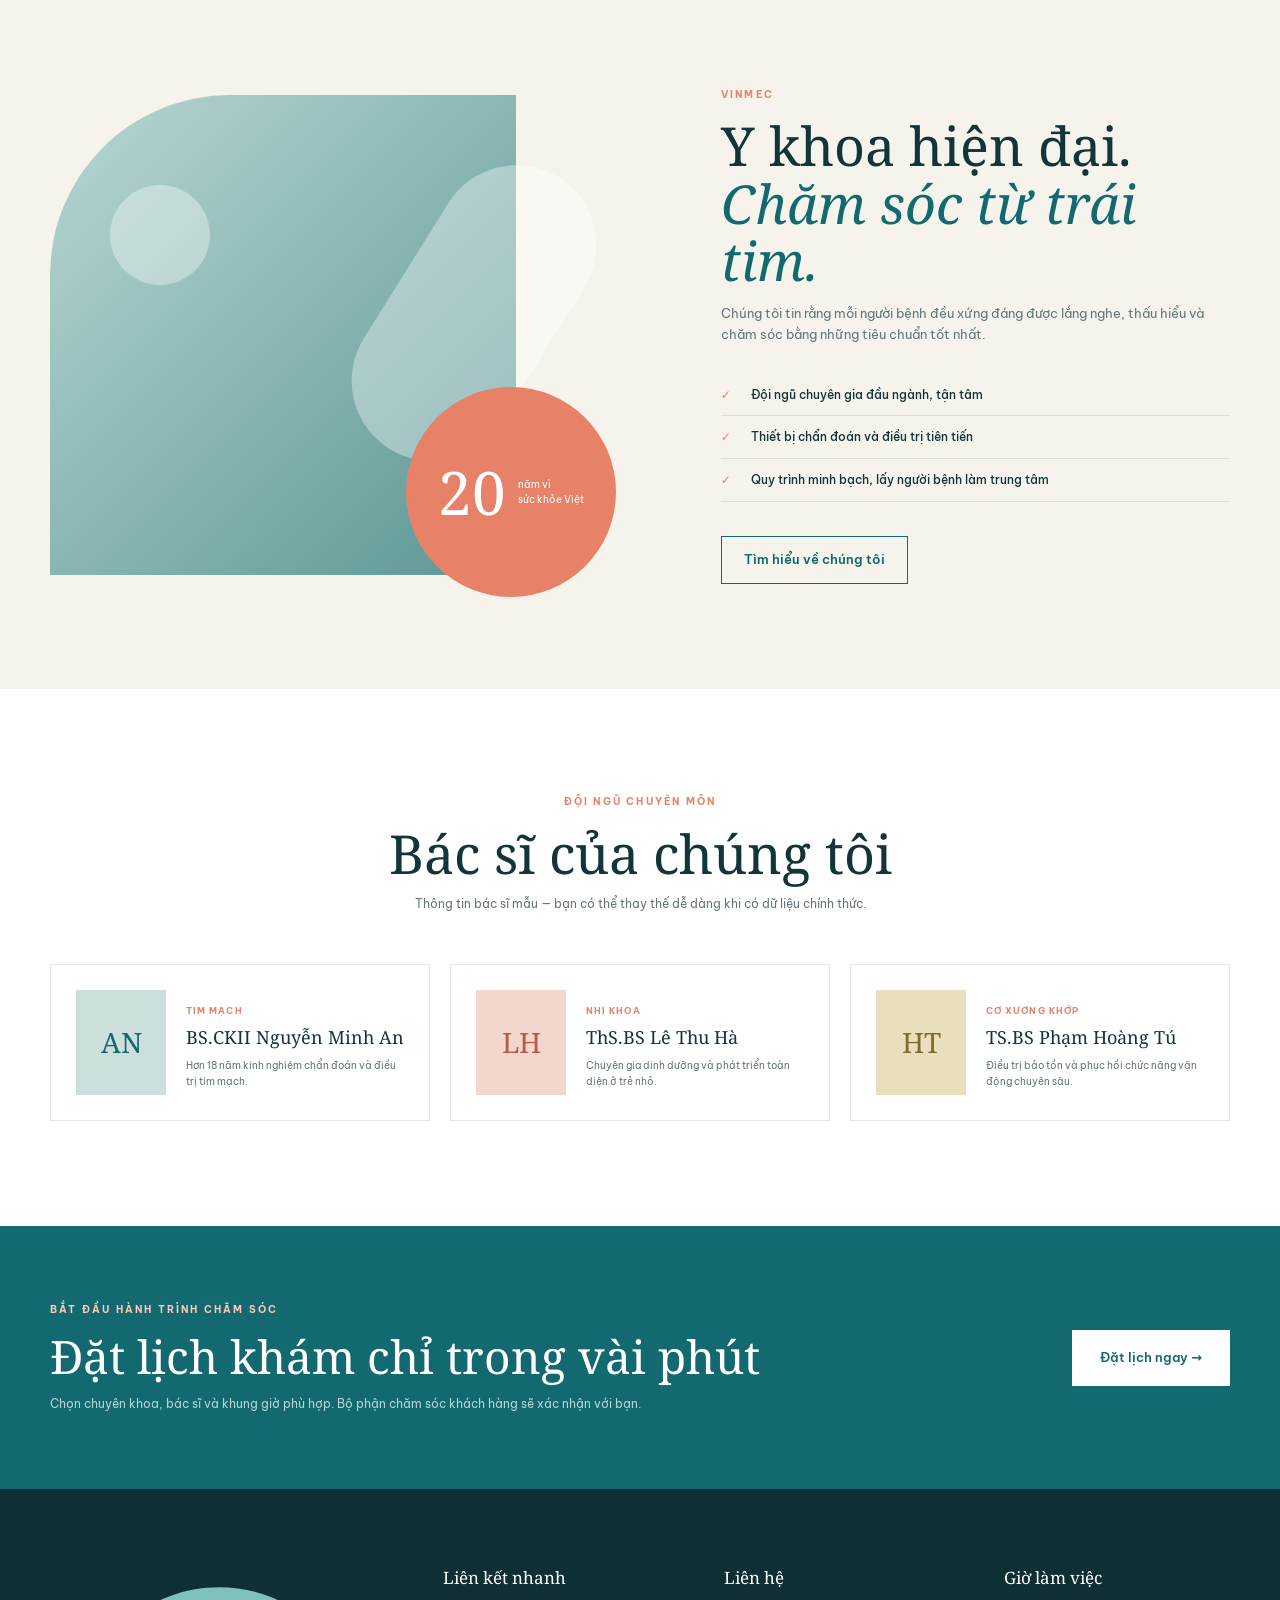
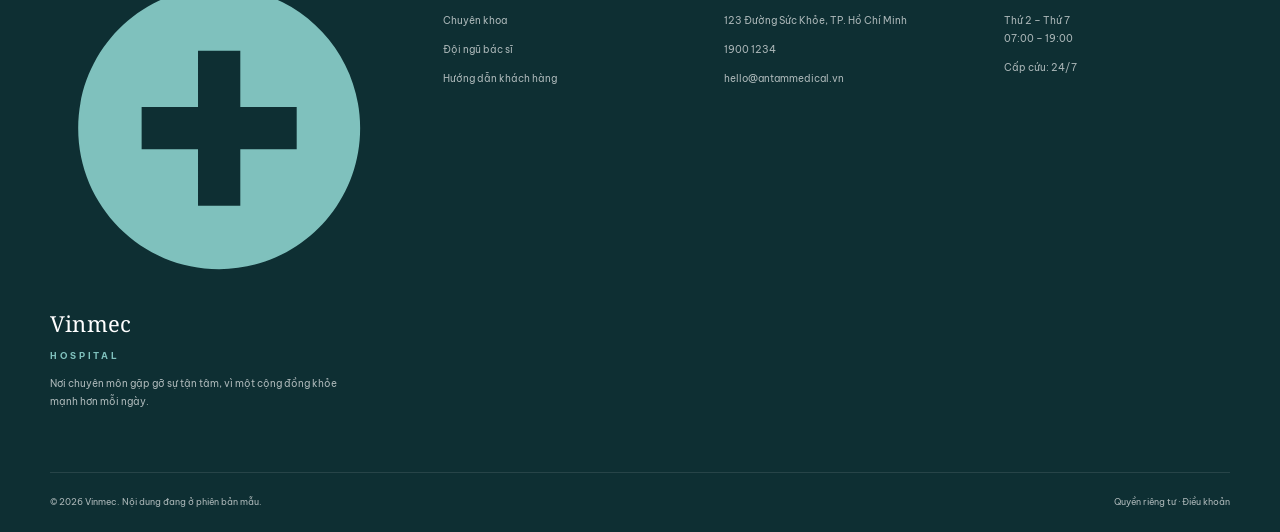
==== commit a7328cb0: "update app" ====
--- a/frontend/index.html
+++ b/frontend/index.html
@@ -3,8 +3,8 @@
 <head>
   <meta charset="UTF-8">
   <meta name="viewport" content="width=device-width, initial-scale=1.0">
-  <meta name="description" content="An Tâm Medical — chăm sóc sức khỏe tận tâm, đặt lịch khám trực tuyến nhanh chóng.">
-  <title>An Tâm Medical | Đồng hành cùng sức khỏe Việt</title>
+  <meta name="description" content="Vinmec Medical — chăm sóc sức khỏe tận tâm, đặt lịch khám trực tuyến nhanh chóng.">
+  <title>Vinmec Medical | Đồng hành cùng sức khỏe Việt</title>
   <link rel="icon" href="data:image/svg+xml,<svg xmlns=%22http://www.w3.org/2000/svg%22 viewBox=%220 0 32 32%22><rect width=%2232%22 height=%2232%22 rx=%2216%22 fill=%22%23126a70%22/><path fill=%22white%22 d=%22M13 7h6v6h6v6h-6v6h-6v-6H7v-6h6z%22/></svg>">
   <link rel="preconnect" href="https://fonts.googleapis.com">
   <link rel="preconnect" href="https://fonts.gstatic.com" crossorigin>
@@ -26,11 +26,11 @@
       </div>
     </div>
     <div class="container nav-wrap">
-      <a class="brand" href="#top" aria-label="An Tâm Medical - Trang chủ">
+      <a class="brand" href="#top" aria-label="Vinmec - Trang chủ">
         <span class="brand-mark" aria-hidden="true">
           <svg viewBox="0 0 48 48"><path d="M24 4C12.95 4 4 12.95 4 24s8.95 20 20 20 20-8.95 20-20S35.05 4 24 4Zm11 23h-8v8h-6v-8h-8v-6h8v-8h6v8h8v6Z"/></svg>
         </span>
-        <span><strong>An Tâm</strong><small>Medical</small></span>
+        <span><strong>Vinmec</strong><small>Hospital</small></span>
       </a>
 
       <button class="menu-toggle" id="menu-toggle" aria-expanded="false" aria-controls="primary-nav" aria-label="Mở menu">
@@ -145,7 +145,7 @@
           </div>
         </div>
         <div class="about-content">
-          <p class="eyebrow">An Tâm Medical</p>
+          <p class="eyebrow">Vinmec</p>
           <h2>Y khoa hiện đại.<br><em>Chăm sóc từ trái tim.</em></h2>
           <p>Chúng tôi tin rằng mỗi người bệnh đều xứng đáng được lắng nghe, thấu hiểu và chăm sóc bằng những tiêu chuẩn tốt nhất.</p>
           <ul class="check-list">
@@ -199,7 +199,7 @@
       <div>
         <a class="brand brand-footer" href="#top">
           <span class="brand-mark" aria-hidden="true"><svg viewBox="0 0 48 48"><path d="M24 4C12.95 4 4 12.95 4 24s8.95 20 20 20 20-8.95 20-20S35.05 4 24 4Zm11 23h-8v8h-6v-8h-8v-6h8v-8h6v8h8v6Z"/></svg></span>
-          <span><strong>An Tâm</strong><small>Medical</small></span>
+          <span><strong>Vinmec</strong><small>Hospital</small></span>
         </a>
         <p>Nơi chuyên môn gặp gỡ sự tận tâm, vì một cộng đồng khỏe mạnh hơn mỗi ngày.</p>
       </div>
@@ -207,7 +207,7 @@
       <div><h3>Liên hệ</h3><p>123 Đường Sức Khỏe, TP. Hồ Chí Minh</p><a href="tel:19001234">1900 1234</a><a href="mailto:hello@antammedical.vn">hello@antammedical.vn</a></div>
       <div><h3>Giờ làm việc</h3><p>Thứ 2 – Thứ 7<br>07:00 – 19:00</p><p>Cấp cứu: 24/7</p></div>
     </div>
-    <div class="container footer-bottom"><span>© 2026 An Tâm Medical. Nội dung đang ở phiên bản mẫu.</span><span>Quyền riêng tư · Điều khoản</span></div>
+    <div class="container footer-bottom"><span>© 2026 Vinmec. Nội dung đang ở phiên bản mẫu.</span><span>Quyền riêng tư · Điều khoản</span></div>
   </footer>
 
   <div class="modal" id="booking-modal" role="dialog" aria-modal="true" aria-labelledby="booking-title" hidden>
@@ -239,7 +239,7 @@
           </label>
           <label class="full">Ghi chú<textarea name="note" rows="3" placeholder="Mô tả ngắn triệu chứng hoặc nhu cầu của bạn"></textarea></label>
         </div>
-        <label class="consent"><input type="checkbox" required><span>Tôi đồng ý để An Tâm Medical liên hệ xác nhận lịch hẹn và xử lý thông tin theo chính sách bảo mật.</span></label>
+        <label class="consent"><input type="checkbox" required><span>Tôi đồng ý để Vinmec liên hệ xác nhận lịch hẹn và xử lý thông tin theo chính sách bảo mật.</span></label>
         <button class="btn btn-primary submit-booking" type="submit">Xác nhận đặt lịch <span>→</span></button>
       </form>
       <div class="booking-success" id="booking-success" hidden>
@@ -252,16 +252,16 @@
     </div>
   </div>
 
-  <aside class="chatbot" id="chatbot" aria-label="Trợ lý sức khỏe An Tâm">
+  <aside class="chatbot" id="chatbot" aria-label="Trợ lý sức khỏe Vinmec">
     <section class="chat-panel" id="chat-panel" hidden>
       <header>
         <div class="chat-avatar">✦</div>
-        <div><strong>Trợ lý An Tâm</strong><span><i></i> Đang trực tuyến</span></div>
+        <div><strong>Trợ lý Vinmec</strong><span><i></i> Đang trực tuyến</span></div>
         <button id="chat-close" aria-label="Đóng trò chuyện">×</button>
       </header>
       <div class="chat-disclaimer">Thông tin chỉ mang tính tham khảo, không thay thế chẩn đoán y khoa.</div>
       <div class="chat-messages" id="chat-messages" aria-live="polite">
-        <div class="message bot">Xin chào! Tôi là trợ lý An Tâm. Tôi có thể giúp bạn tìm chuyên khoa, giờ làm việc hoặc đặt lịch khám.</div>
+        <div class="message bot">Xin chào! Tôi là trợ lý Vinmec. Tôi có thể giúp bạn tìm chuyên khoa, giờ làm việc hoặc đặt lịch khám.</div>
       </div>
       <div class="chat-suggestions" id="chat-suggestions">
         <button>Tôi muốn đặt lịch</button><button>Giờ làm việc?</button><button>Chọn chuyên khoa</button>
@@ -275,7 +275,7 @@
     <button class="chat-fab" id="chat-toggle" aria-expanded="false" aria-controls="chat-panel">
       <span class="chat-notice">1</span>
       <svg viewBox="0 0 24 24" aria-hidden="true"><path d="M20 2H4a2 2 0 0 0-2 2v13a2 2 0 0 0 2 2h4l4 3 4-3h4a2 2 0 0 0 2-2V4a2 2 0 0 0-2-2Zm0 15h-4.67L12 19.5 8.67 17H4V4h16v13Z"/></svg>
-      <span class="sr-only">Mở trợ lý An Tâm</span>
+      <span class="sr-only">Mở trợ lý Vinmec</span>
     </button>
   </aside>
 
